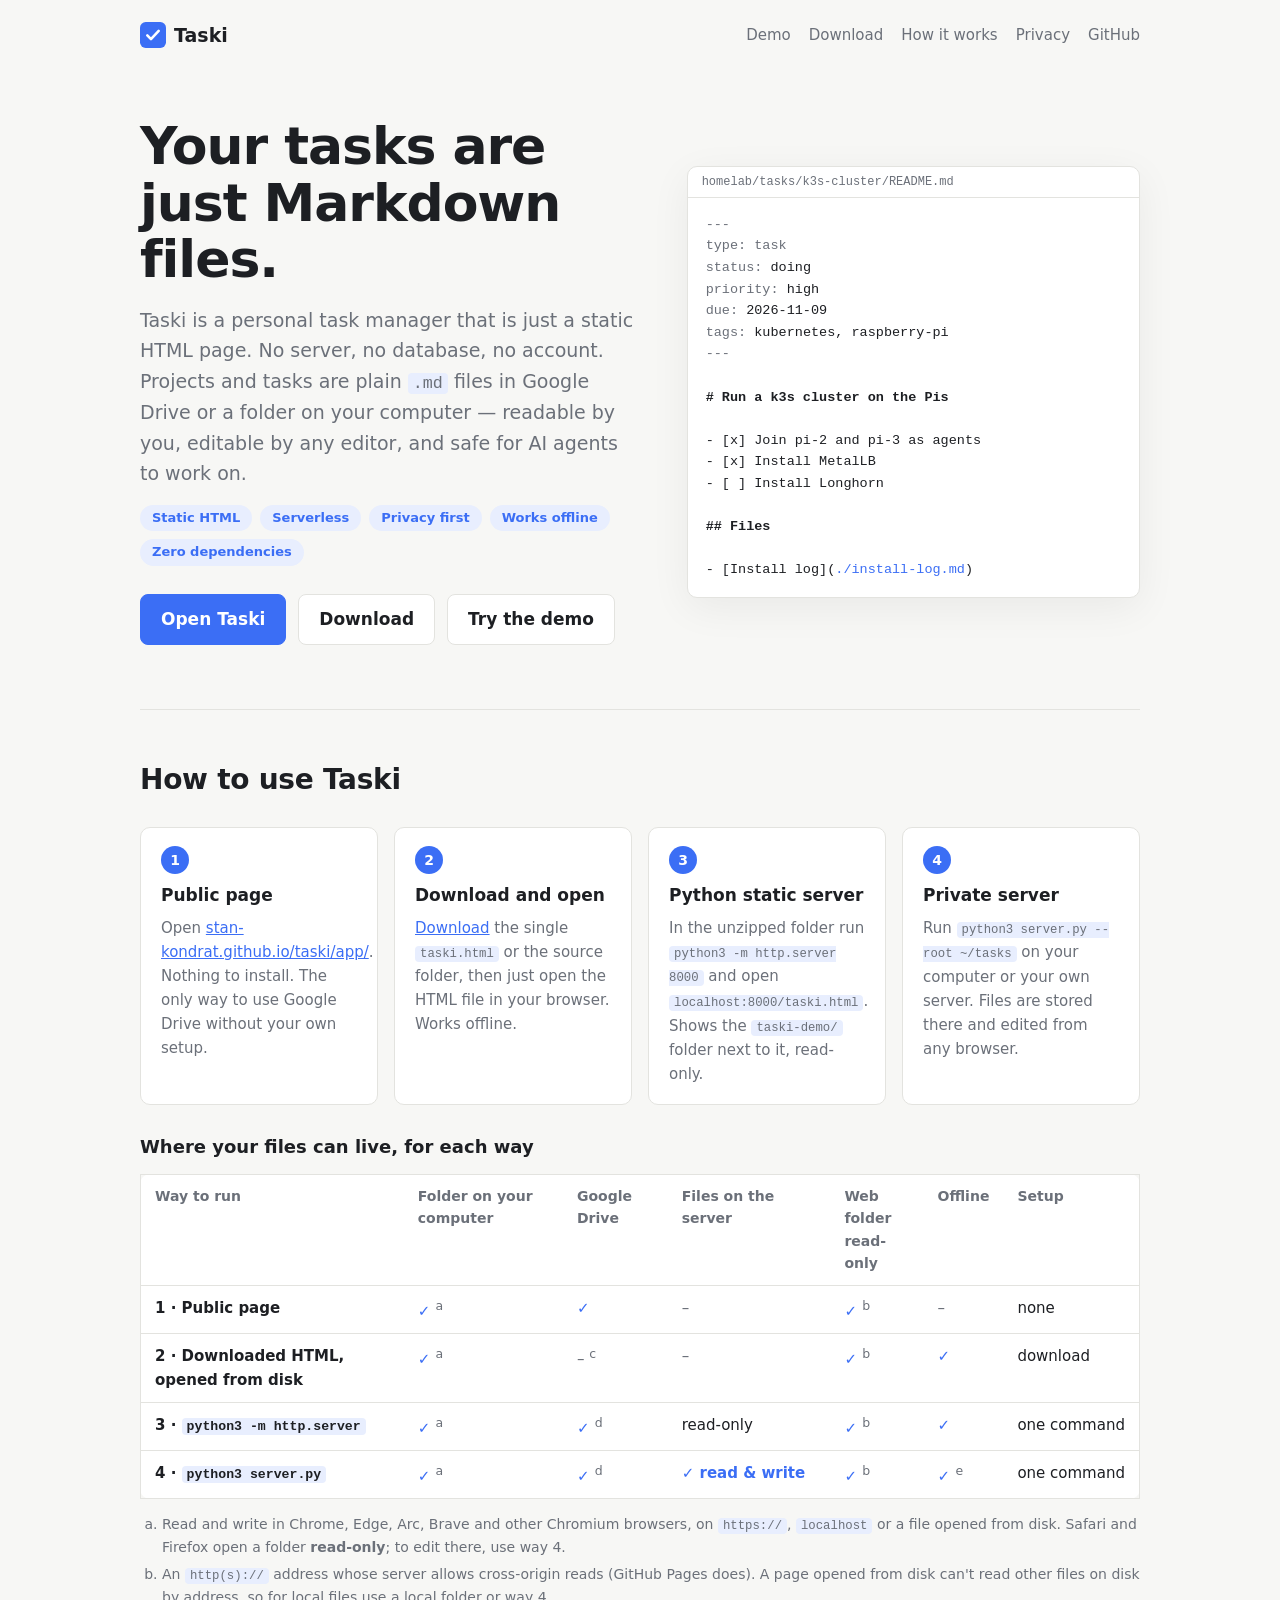
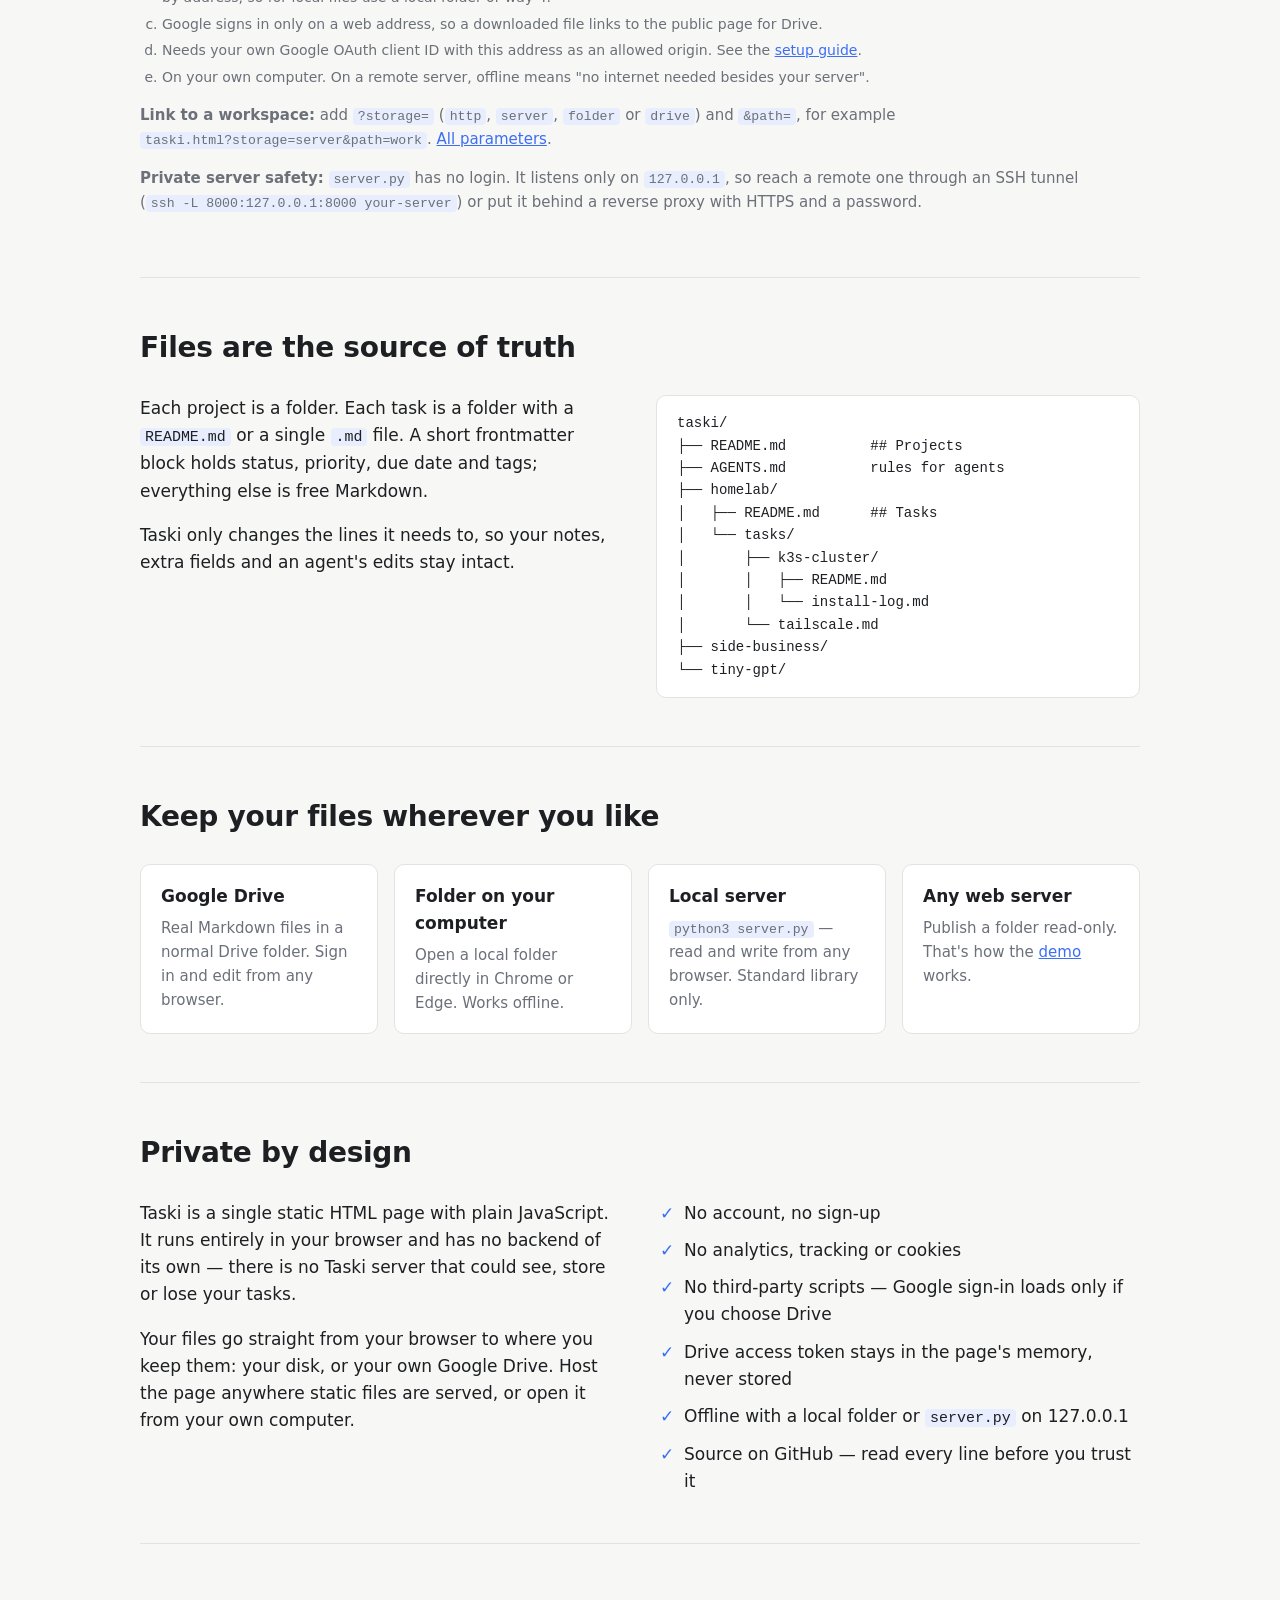
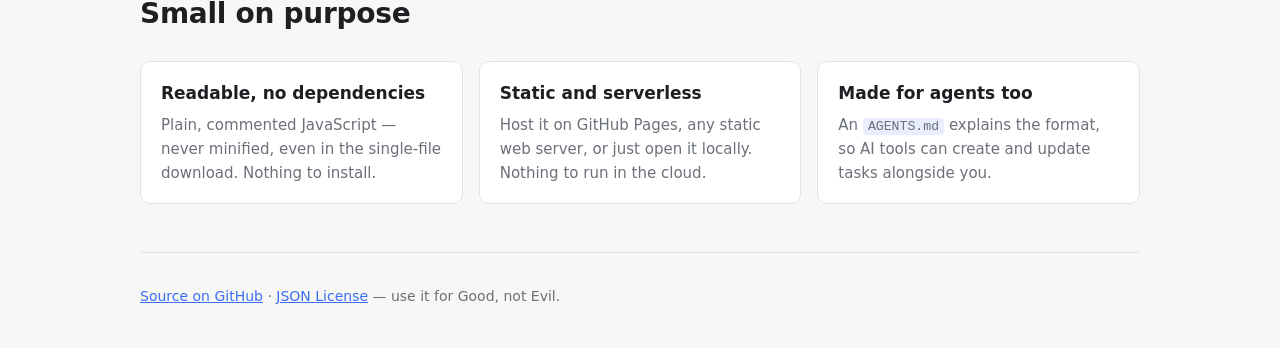
==== landing/index.html @ 0b7c60fc "init" ====
<!doctype html>
<html lang="en">
<head>
  <meta charset="utf-8">
  <meta name="viewport" content="width=device-width, initial-scale=1">
  <title>Taski — tasks as Markdown files</title>
  <meta name="description" content="A private, serverless task manager in one static HTML page. Every project and task is a plain Markdown file in Google Drive or a folder on your computer.">
  <link rel="icon" href="data:image/svg+xml,%3Csvg xmlns='http://www.w3.org/2000/svg' viewBox='0 0 32 32'%3E%3Crect width='32' height='32' rx='7' fill='%233b6ef5'/%3E%3Cpath d='M9 16.5l4.5 4.5L23 11' stroke='white' stroke-width='3.2' fill='none' stroke-linecap='round' stroke-linejoin='round'/%3E%3C/svg%3E">
  <link rel="stylesheet" href="site.css">
</head>
<body>
  <div class="wrap">
    <header>
      <a class="brand" href="./">
        <svg width="26" height="26" viewBox="0 0 32 32" aria-hidden="true"><rect width="32" height="32" rx="7" fill="#3b6ef5"/><path d="M9 16.5l4.5 4.5L23 11" stroke="#fff" stroke-width="3.2" fill="none" stroke-linecap="round" stroke-linejoin="round"/></svg>
        Taski
      </a>
      <nav>
        <a href="demo/">Demo</a>
        <a href="releases/">Download</a>
        <a class="hide-sm" href="#how">How it works</a>
        <a class="hide-sm" href="#privacy">Privacy</a>
        <a href="https://github.com/stan-kondrat/taski">GitHub</a>
      </nav>
    </header>

    <div class="hero">
      <div>
        <h1>Your tasks are just Markdown files.</h1>
        <p class="lede">Taski is a personal task manager that is just a static HTML page. No server, no database, no account. Projects and tasks are plain <code>.md</code> files in Google Drive or a folder on your computer — readable by you, editable by any editor, and safe for AI agents to work on.</p>
        <ul class="badges" aria-label="Highlights">
          <li>Static HTML</li><li>Serverless</li><li>Privacy first</li><li>Works offline</li><li>Zero dependencies</li>
        </ul>
        <div class="cta">
          <a class="btn primary" href="app/">Open Taski</a>
          <a class="btn" href="releases/">Download</a>
          <a class="btn" href="demo/">Try the demo</a>
        </div>
      </div>
      <div class="file" aria-label="Example task file">
        <div class="bar">homelab/tasks/k3s-cluster/README.md</div>
<pre><span class="k">---
type: task
status:</span> doing
<span class="k">priority:</span> high
<span class="k">due:</span> 2026-11-09
<span class="k">tags:</span> kubernetes, raspberry-pi
<span class="k">---</span>

<span class="h"># Run a k3s cluster on the Pis</span>

- [x] Join pi-2 and pi-3 as agents
- [x] Install MetalLB
- [ ] Install Longhorn

<span class="h">## Files</span>

- [Install log](<span class="c">./install-log.md</span>)</pre>
      </div>
    </div>

    <section id="use">
      <h2>How to use Taski</h2>
      <div class="ways">
        <div class="way">
          <span class="way-n">1</span>
          <h3>Public page</h3>
          <p>Open <a href="app/">stan-kondrat.github.io/taski/app/</a>. Nothing to install. The only way to use Google Drive without your own setup.</p>
        </div>
        <div class="way">
          <span class="way-n">2</span>
          <h3>Download and open</h3>
          <p><a href="releases/">Download</a> the single <code>taski.html</code> or the source folder, then just open the HTML file in your browser. Works offline.</p>
        </div>
        <div class="way">
          <span class="way-n">3</span>
          <h3>Python static server</h3>
          <p>In the unzipped folder run <code>python3 -m http.server 8000</code> and open <code>localhost:8000/taski.html</code>. Shows the <code>taski-demo/</code> folder next to it, read-only.</p>
        </div>
        <div class="way">
          <span class="way-n">4</span>
          <h3>Private server</h3>
          <p>Run <code>python3 server.py --root ~/tasks</code> on your computer or your own server. Files are stored there and edited from any browser.</p>
        </div>
      </div>

      <h3 class="sub">Where your files can live, for each way</h3>
      <div class="table-wrap">
        <table class="support matrix">
          <thead>
            <tr>
              <th>Way to run</th>
              <th>Folder on your computer</th>
              <th>Google Drive</th>
              <th>Files on the server</th>
              <th>Web folder<br><span class="no">read-only</span></th>
              <th>Offline</th>
              <th>Setup</th>
            </tr>
          </thead>
          <tbody>
            <tr>
              <th>1 · Public page</th>
              <td class="yes">✓ <sup>a</sup></td>
              <td class="yes">✓</td>
              <td class="no">–</td>
              <td class="yes">✓ <sup>b</sup></td>
              <td class="no">–</td>
              <td>none</td>
            </tr>
            <tr>
              <th>2 · Downloaded HTML, opened from disk</th>
              <td class="yes">✓ <sup>a</sup></td>
              <td class="no">– <sup>c</sup></td>
              <td class="no">–</td>
              <td class="yes">✓ <sup>b</sup></td>
              <td class="yes">✓</td>
              <td>download</td>
            </tr>
            <tr>
              <th>3 · <code>python3 -m http.server</code></th>
              <td class="yes">✓ <sup>a</sup></td>
              <td class="yes">✓ <sup>d</sup></td>
              <td>read-only</td>
              <td class="yes">✓ <sup>b</sup></td>
              <td class="yes">✓</td>
              <td>one command</td>
            </tr>
            <tr>
              <th>4 · <code>python3 server.py</code></th>
              <td class="yes">✓ <sup>a</sup></td>
              <td class="yes">✓ <sup>d</sup></td>
              <td class="yes">✓ read &amp; write</td>
              <td class="yes">✓ <sup>b</sup></td>
              <td class="yes">✓ <sup>e</sup></td>
              <td>one command</td>
            </tr>
          </tbody>
        </table>
      </div>
      <ol class="footnotes" type="a">
        <li>Read and write in Chrome, Edge, Arc, Brave and other Chromium browsers, on <code>https://</code>, <code>localhost</code> or a file opened from disk. Safari and Firefox open a folder <strong>read-only</strong>; to edit there, use way 4.</li>
        <li>An <code>http(s)://</code> address whose server allows cross-origin reads (GitHub Pages does). A page opened from disk can't read other files on disk by address, so for local files use a local folder or way 4.</li>
        <li>Google signs in only on a web address, so a downloaded file links to the public page for Drive.</li>
        <li>Needs your own Google OAuth client ID with this address as an allowed origin. See the <a href="https://github.com/stan-kondrat/taski#google-drive-setup">setup guide</a>.</li>
        <li>On your own computer. On a remote server, offline means "no internet needed besides your server".</li>
      </ol>
      <p class="note"><strong>Link to a workspace:</strong> add <code>?storage=</code> (<code>http</code>, <code>server</code>, <code>folder</code> or <code>drive</code>) and <code>&amp;path=</code>, for example <code>taski.html?storage=server&amp;path=work</code>. <a href="https://github.com/stan-kondrat/taski#url-parameters">All parameters</a>.</p>
      <p class="note"><strong>Private server safety:</strong> <code>server.py</code> has no login. It listens only on <code>127.0.0.1</code>, so reach a remote one through an SSH tunnel (<code>ssh -L 8000:127.0.0.1:8000 your-server</code>) or put it behind a reverse proxy with HTTPS and a password.</p>
    </section>

    <section id="how">
      <h2>Files are the source of truth</h2>
      <div class="two">
        <div>
          <p>Each project is a folder. Each task is a folder with a <code>README.md</code> or a single <code>.md</code> file. A short frontmatter block holds status, priority, due date and tags; everything else is free Markdown.</p>
          <p>Taski only changes the lines it needs to, so your notes, extra fields and an agent's edits stay intact.</p>
        </div>
<pre class="tree">taski/
├── README.md          ## Projects
├── AGENTS.md          rules for agents
├── homelab/
│   ├── README.md      ## Tasks
│   └── tasks/
│       ├── k3s-cluster/
│       │   ├── README.md
│       │   └── install-log.md
│       └── tailscale.md
├── side-business/
└── tiny-gpt/</pre>
      </div>
    </section>

    <section>
      <h2>Keep your files wherever you like</h2>
      <div class="grid">
        <div class="card"><h3>Google Drive</h3><p>Real Markdown files in a normal Drive folder. Sign in and edit from any browser.</p></div>
        <div class="card"><h3>Folder on your computer</h3><p>Open a local folder directly in Chrome or Edge. Works offline.</p></div>
        <div class="card"><h3>Local server</h3><p><code>python3 server.py</code> — read and write from any browser. Standard library only.</p></div>
        <div class="card"><h3>Any web server</h3><p>Publish a folder read-only. That's how the <a href="demo/">demo</a> works.</p></div>
      </div>
    </section>

    <section id="privacy">
      <h2>Private by design</h2>
      <div class="two">
        <div>
          <p>Taski is a single static HTML page with plain JavaScript. It runs entirely in your browser and has no backend of its own — there is no Taski server that could see, store or lose your tasks.</p>
          <p>Your files go straight from your browser to where you keep them: your disk, or your own Google Drive. Host the page anywhere static files are served, or open it from your own computer.</p>
        </div>
        <ul class="checks">
          <li>No account, no sign-up</li>
          <li>No analytics, tracking or cookies</li>
          <li>No third-party scripts — Google sign-in loads only if you choose Drive</li>
          <li>Drive access token stays in the page's memory, never stored</li>
          <li>Offline with a local folder or <code>server.py</code> on 127.0.0.1</li>
          <li>Source on GitHub — read every line before you trust it</li>
        </ul>
      </div>
    </section>

    <section>
      <h2>Small on purpose</h2>
      <div class="grid">
        <div class="card"><h3>Readable, no dependencies</h3><p>Plain, commented JavaScript — never minified, even in the single-file download. Nothing to install.</p></div>
        <div class="card"><h3>Static and serverless</h3><p>Host it on GitHub Pages, any static web server, or just open it locally. Nothing to run in the cloud.</p></div>
        <div class="card"><h3>Made for agents too</h3><p>An <code>AGENTS.md</code> explains the format, so AI tools can create and update tasks alongside you.</p></div>
      </div>
    </section>

    <footer>
      <a href="https://github.com/stan-kondrat/taski">Source on GitHub</a> · <a href="https://github.com/stan-kondrat/taski/blob/main/LICENSE">JSON License</a> — use it for Good, not Evil.
    </footer>
  </div>
</body>
</html>
---- landing/site.css ----
/* Shared styles for the landing and releases pages. */
:root {
  --bg: #f7f7f5; --panel: #fff; --text: #1d1f23; --muted: #6b7079; --line: #e3e3df;
  --accent: #3b6ef5; --accent-soft: #e8eefe;
  --mono: ui-monospace, SFMono-Regular, Menlo, Consolas, monospace;
  color-scheme: light;
}
@media (prefers-color-scheme: dark) {
  :root {
    --bg: #15171a; --panel: #1d2024; --text: #e6e7e9; --muted: #9196a0; --line: #2e3238;
    --accent: #7b9cff; --accent-soft: #232c45; color-scheme: dark;
  }
}
* { box-sizing: border-box; }
body { margin: 0; background: var(--bg); color: var(--text); font: 17px/1.6 system-ui, -apple-system, "Segoe UI", Roboto, sans-serif; }
a { color: var(--accent); }
.wrap { max-width: 1040px; margin: 0 auto; padding: 0 20px; }
header { display: flex; align-items: center; gap: 16px; padding: 20px 0; }
header .brand { font-weight: 700; font-size: 19px; color: var(--text); text-decoration: none; display: flex; gap: 8px; align-items: center; }
header nav { margin-left: auto; display: flex; gap: 18px; font-size: 15px; }
header nav a { color: var(--muted); text-decoration: none; }
header nav a:hover { color: var(--text); }

.hero { display: grid; grid-template-columns: 1.1fr 1fr; gap: 48px; align-items: center; padding: 48px 0 64px; }
h1 { font-size: clamp(34px, 5vw, 52px); line-height: 1.08; margin: 0 0 18px; letter-spacing: -0.02em; }
.lede { font-size: 19px; color: var(--muted); margin: 0 0 28px; max-width: 34em; }
.cta { display: flex; gap: 12px; flex-wrap: wrap; }
.badges { list-style: none; padding: 0; margin: -12px 0 28px; display: flex; flex-wrap: wrap; gap: 8px; }
.badges li { font-size: 13px; font-weight: 600; padding: 3px 12px; border-radius: 99px; background: var(--accent-soft); color: var(--accent); }
.checks { list-style: none; padding: 0; margin: 0; display: grid; gap: 10px; }
.checks li { padding-left: 28px; position: relative; }
.checks li::before { content: "✓"; position: absolute; left: 4px; color: var(--accent); font-weight: 700; }
.btn { display: inline-block; padding: 11px 20px; border-radius: 8px; font-weight: 600; text-decoration: none; border: 1px solid var(--line); color: var(--text); background: var(--panel); }
.btn.primary { background: var(--accent); border-color: var(--accent); color: #fff; }
.btn:hover { filter: brightness(1.05); }

.file { background: var(--panel); border: 1px solid var(--line); border-radius: 10px; overflow: hidden; box-shadow: 0 10px 40px rgba(0,0,0,.06); }
.file .bar { padding: 8px 14px; border-bottom: 1px solid var(--line); font: 12px var(--mono); color: var(--muted); }
.file pre { margin: 0; padding: 16px 18px; font: 13.5px/1.6 var(--mono); overflow-x: auto; }
.k { color: var(--muted); }
.h { font-weight: 700; }
.c { color: var(--accent); }

section { padding: 48px 0; border-top: 1px solid var(--line); }
h2 { font-size: 28px; margin: 0 0 24px; letter-spacing: -0.01em; }
.grid { display: grid; grid-template-columns: repeat(auto-fit, minmax(220px, 1fr)); gap: 16px; }
.card { background: var(--panel); border: 1px solid var(--line); border-radius: 10px; padding: 18px 20px; }
.card h3 { margin: 0 0 6px; font-size: 17px; }
.card p { margin: 0; color: var(--muted); font-size: 15px; }
code { font-family: var(--mono); font-size: 0.88em; background: var(--accent-soft); padding: 1px 5px; border-radius: 4px; }
pre.tree { background: var(--panel); border: 1px solid var(--line); border-radius: 10px; padding: 16px 20px; font: 14px/1.6 var(--mono); overflow-x: auto; margin: 0; }
.two { display: grid; grid-template-columns: 1fr 1fr; gap: 32px; align-items: start; }
.two p { margin-top: 0; }
footer { padding: 32px 0 48px; color: var(--muted); font-size: 14px; border-top: 1px solid var(--line); }

@media (max-width: 800px) {
  .hero, .two { grid-template-columns: 1fr; gap: 28px; }
  .hero { padding-top: 24px; }
  header nav .hide-sm { display: none; }
}

/* ---- downloads, steps, tables ---- */
.downloads { display: grid; grid-template-columns: repeat(auto-fit, minmax(260px, 1fr)); gap: 16px; margin-bottom: 12px; }
.download { background: var(--panel); border: 1px solid var(--line); border-radius: 10px; padding: 20px; display: flex; flex-direction: column; gap: 10px; align-items: flex-start; }
.download h3 { margin: 0; font-size: 18px; }
.download p { margin: 0; color: var(--muted); font-size: 15px; }
.download .size { font: 13px var(--mono); color: var(--muted); }
.steps { counter-reset: step; list-style: none; padding: 0; margin: 0; display: grid; gap: 14px; }
.steps li { counter-increment: step; position: relative; padding-left: 44px; min-height: 30px; }
.steps li::before { content: counter(step); position: absolute; left: 0; top: -2px; width: 30px; height: 30px; border-radius: 50%; background: var(--accent-soft); color: var(--accent); font-weight: 700; display: grid; place-items: center; font-size: 15px; }
.steps code, .note code { white-space: nowrap; }
.note { color: var(--muted); font-size: 15px; }
.table-wrap { overflow-x: auto; }
table.support { border-collapse: collapse; width: 100%; min-width: 520px; background: var(--panel); border: 1px solid var(--line); border-radius: 10px; font-size: 15px; }
table.support th, table.support td { padding: 10px 14px; border-top: 1px solid var(--line); text-align: left; vertical-align: top; }
table.support thead th { border-top: 0; color: var(--muted); font-weight: 600; font-size: 14px; }
.yes { color: var(--accent); font-weight: 700; }
.no { color: var(--muted); }
h3.sub { font-size: 18px; margin: 28px 0 12px; }
.version { font: 600 14px var(--mono); color: var(--muted); }
.ways { display: grid; grid-template-columns: repeat(auto-fit, minmax(220px, 1fr)); gap: 16px; }
.way { background: var(--panel); border: 1px solid var(--line); border-radius: 10px; padding: 18px 20px; }
.way h3 { margin: 8px 0 6px; font-size: 17px; }
.way p { margin: 0; color: var(--muted); font-size: 15px; }
.way code { font-size: 0.82em; }
.way-n { display: inline-grid; place-items: center; width: 28px; height: 28px; border-radius: 50%; background: var(--accent); color: #fff; font-weight: 700; font-size: 14px; }
table.matrix { min-width: 760px; }
table.matrix tbody th { font-weight: 600; min-width: 170px; }
table.matrix td { white-space: nowrap; }
table.matrix sup { color: var(--muted); font-weight: 400; }
.footnotes { color: var(--muted); font-size: 14px; padding-left: 22px; margin: 14px 0; }
.footnotes li { margin: 4px 0; }
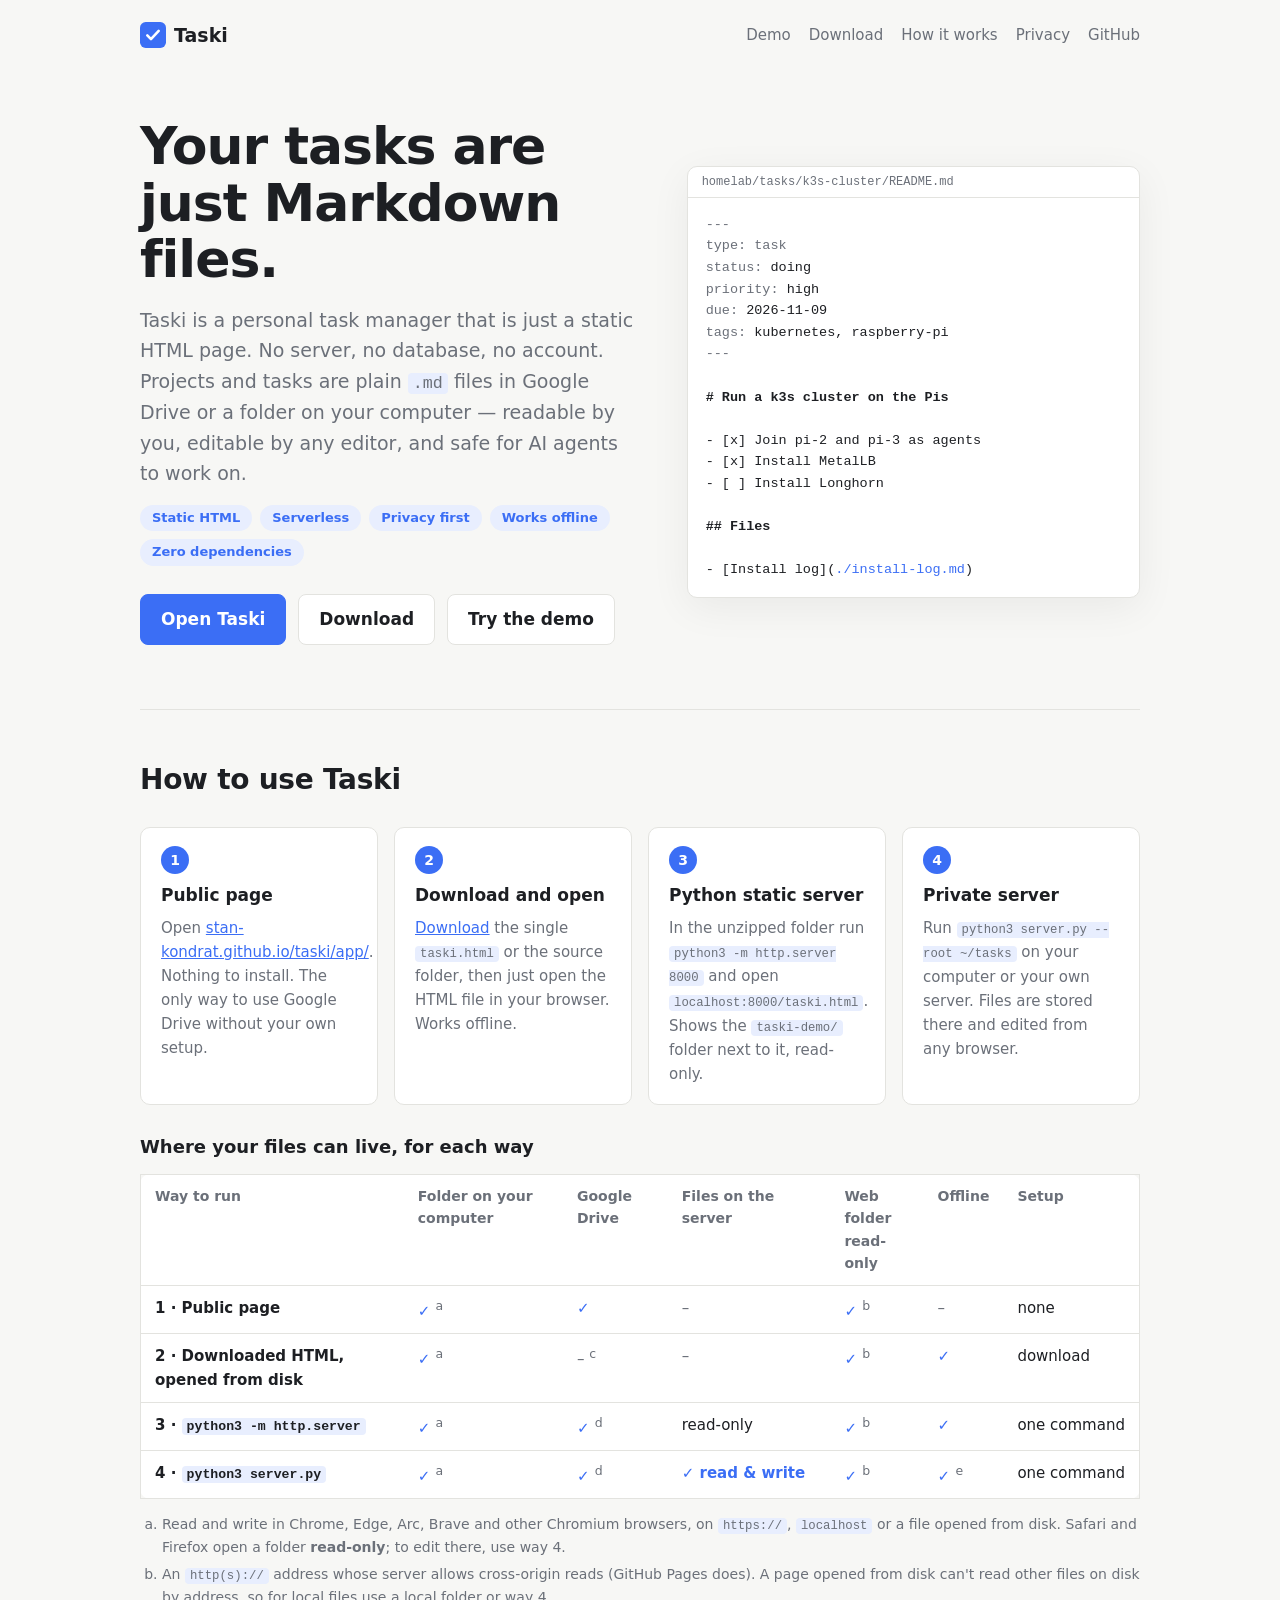
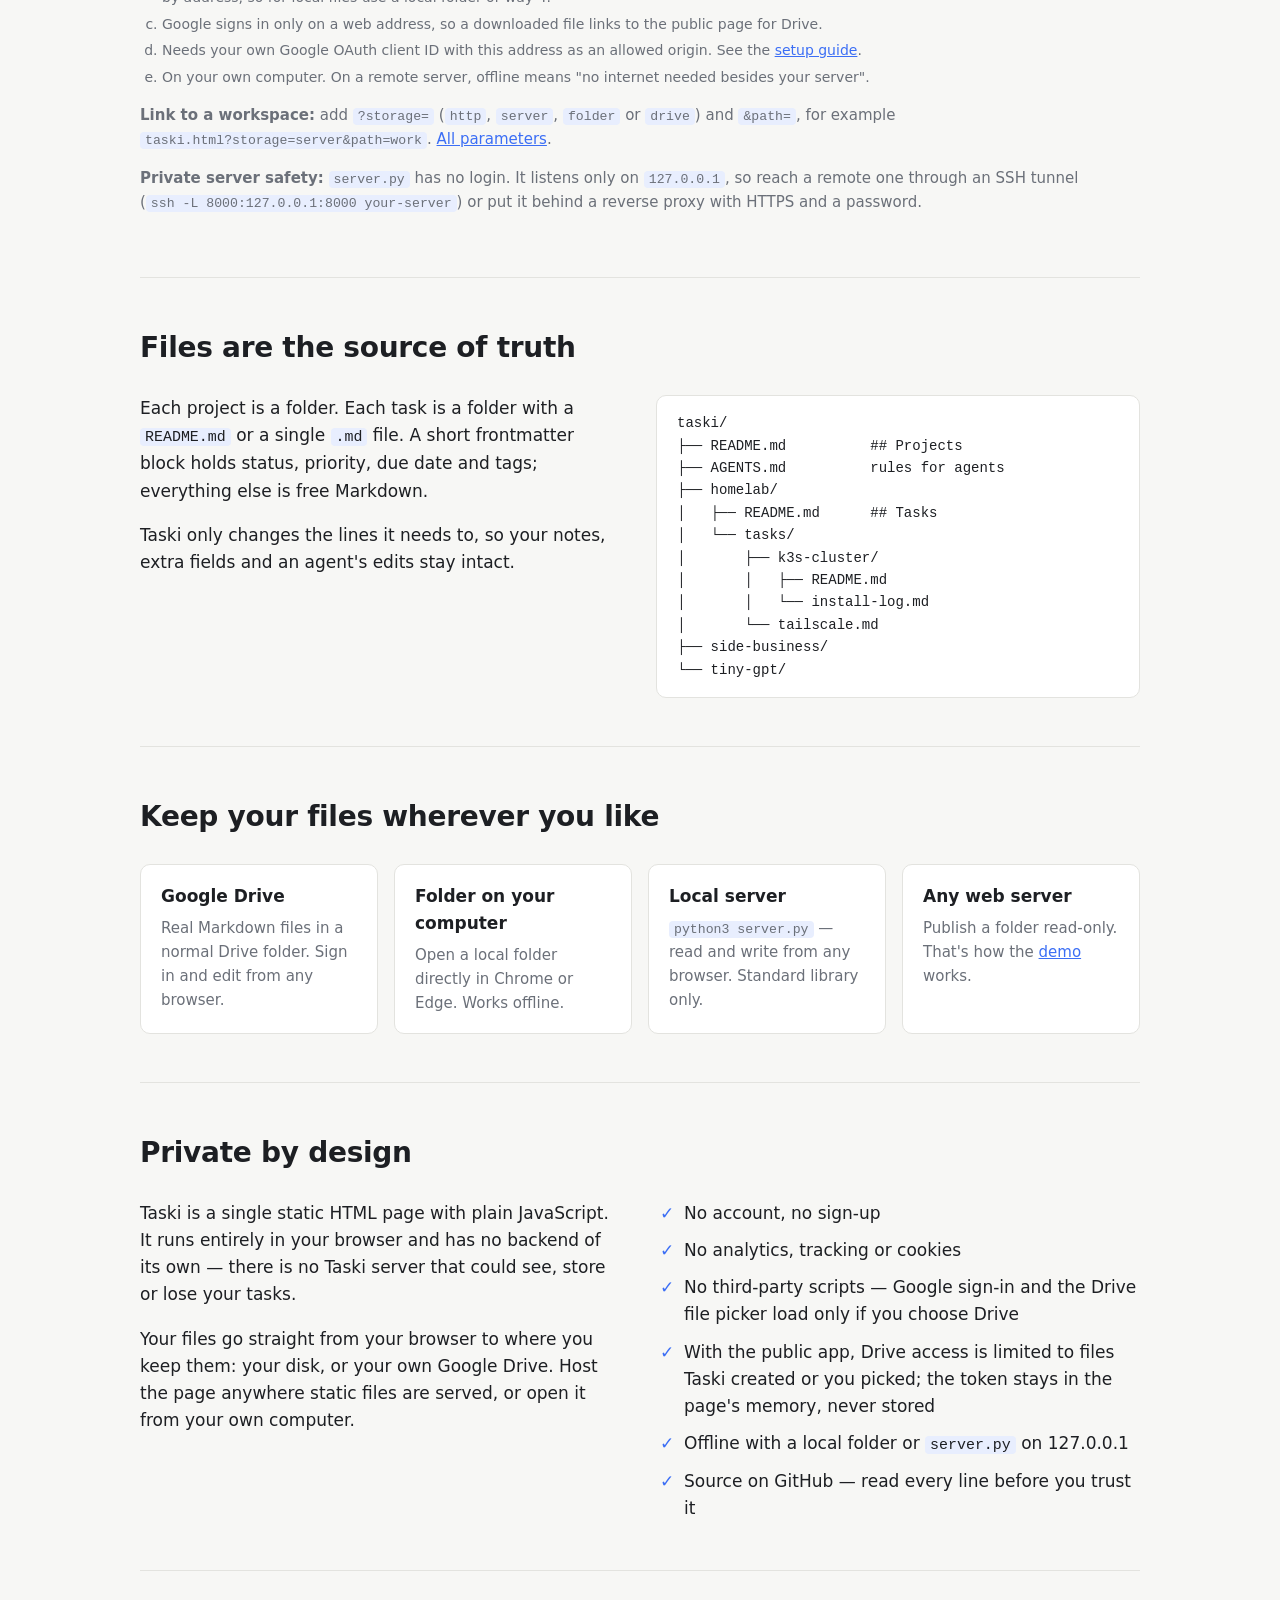
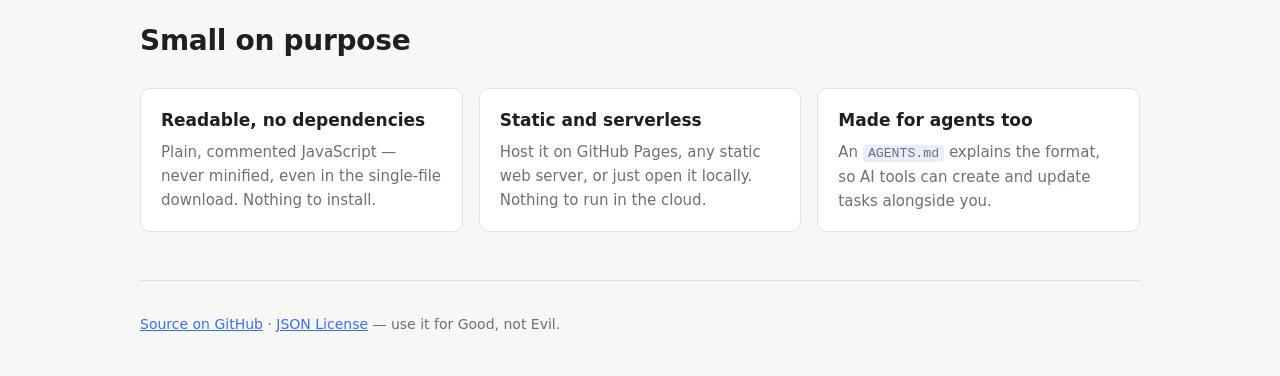
==== commit bb95bd44: "setup google drive ci client id" ====
--- a/landing/index.html
+++ b/landing/index.html
@@ -191,8 +191,8 @@
         <ul class="checks">
           <li>No account, no sign-up</li>
           <li>No analytics, tracking or cookies</li>
-          <li>No third-party scripts — Google sign-in loads only if you choose Drive</li>
-          <li>Drive access token stays in the page's memory, never stored</li>
+          <li>No third-party scripts — Google sign-in and the Drive file picker load only if you choose Drive</li>
+          <li>With the public app, Drive access is limited to files Taski created or you picked; the token stays in the page's memory, never stored</li>
           <li>Offline with a local folder or <code>server.py</code> on 127.0.0.1</li>
           <li>Source on GitHub — read every line before you trust it</li>
         </ul>
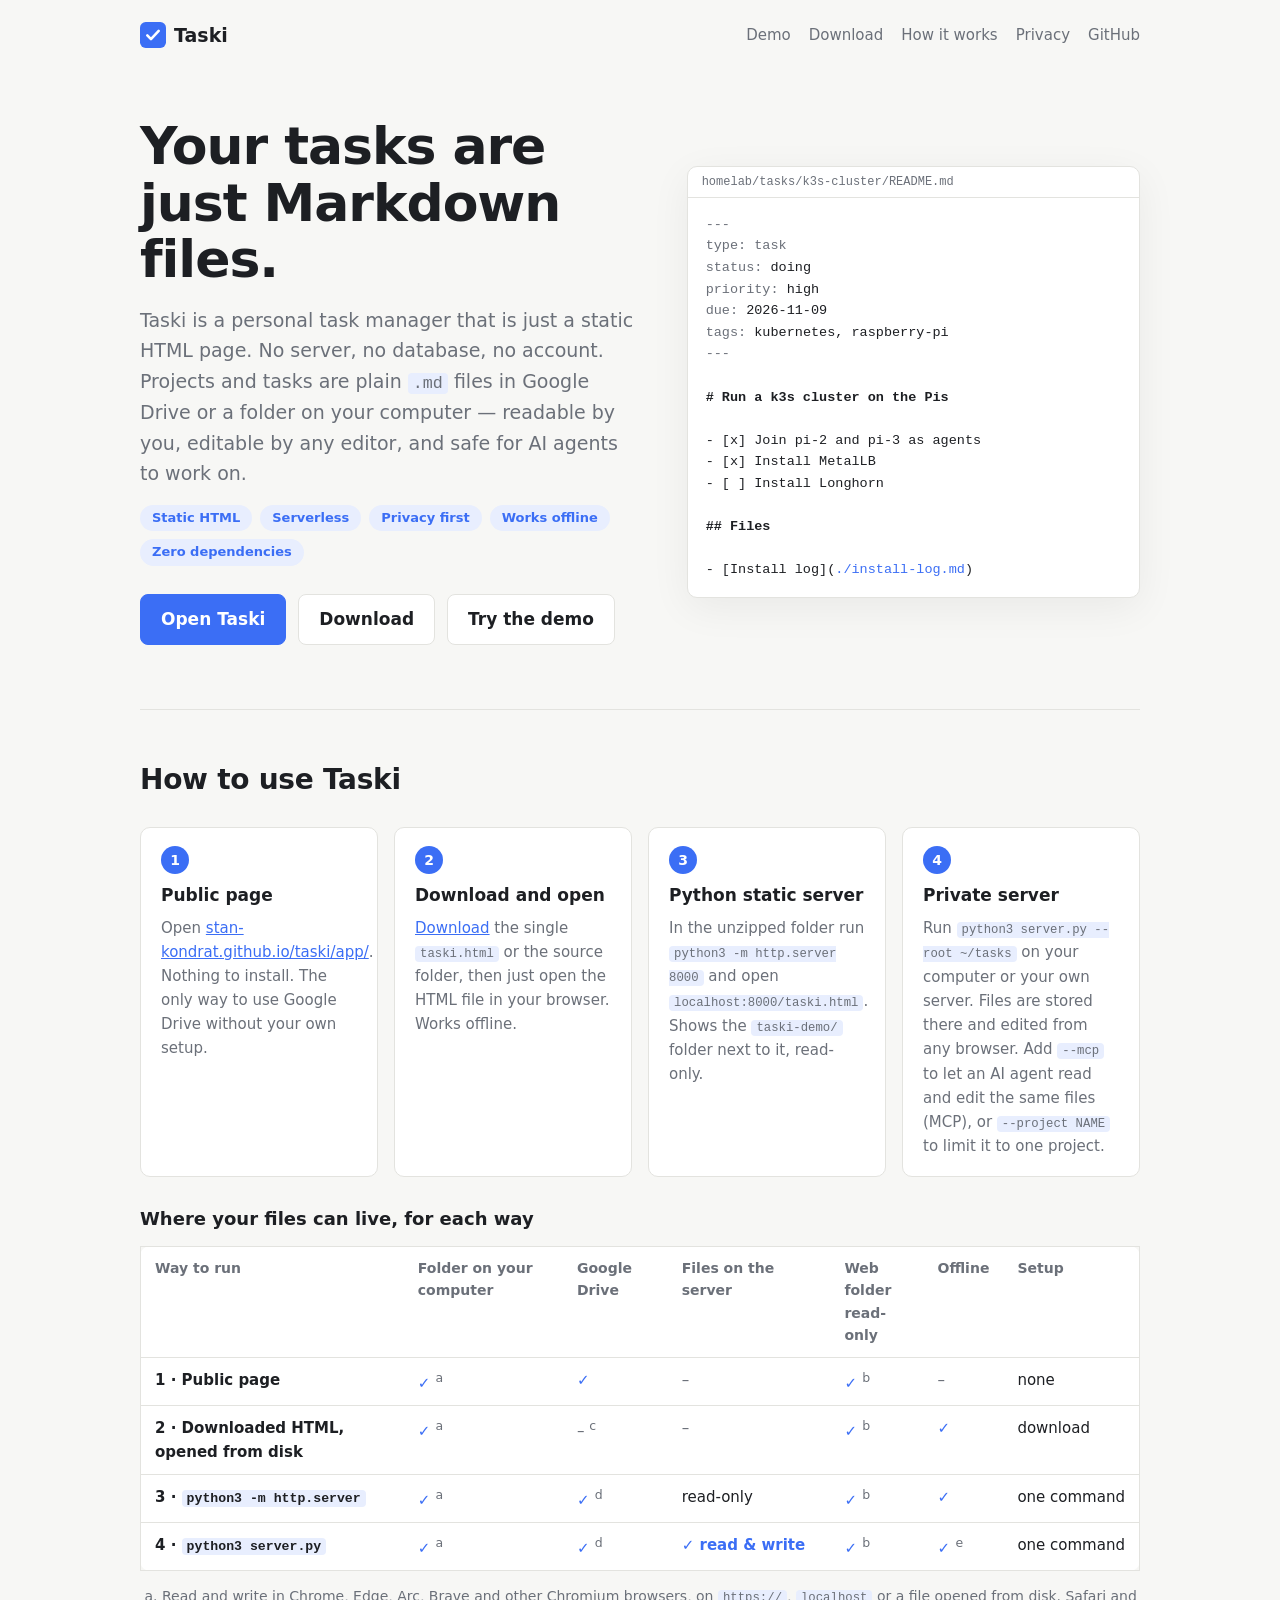
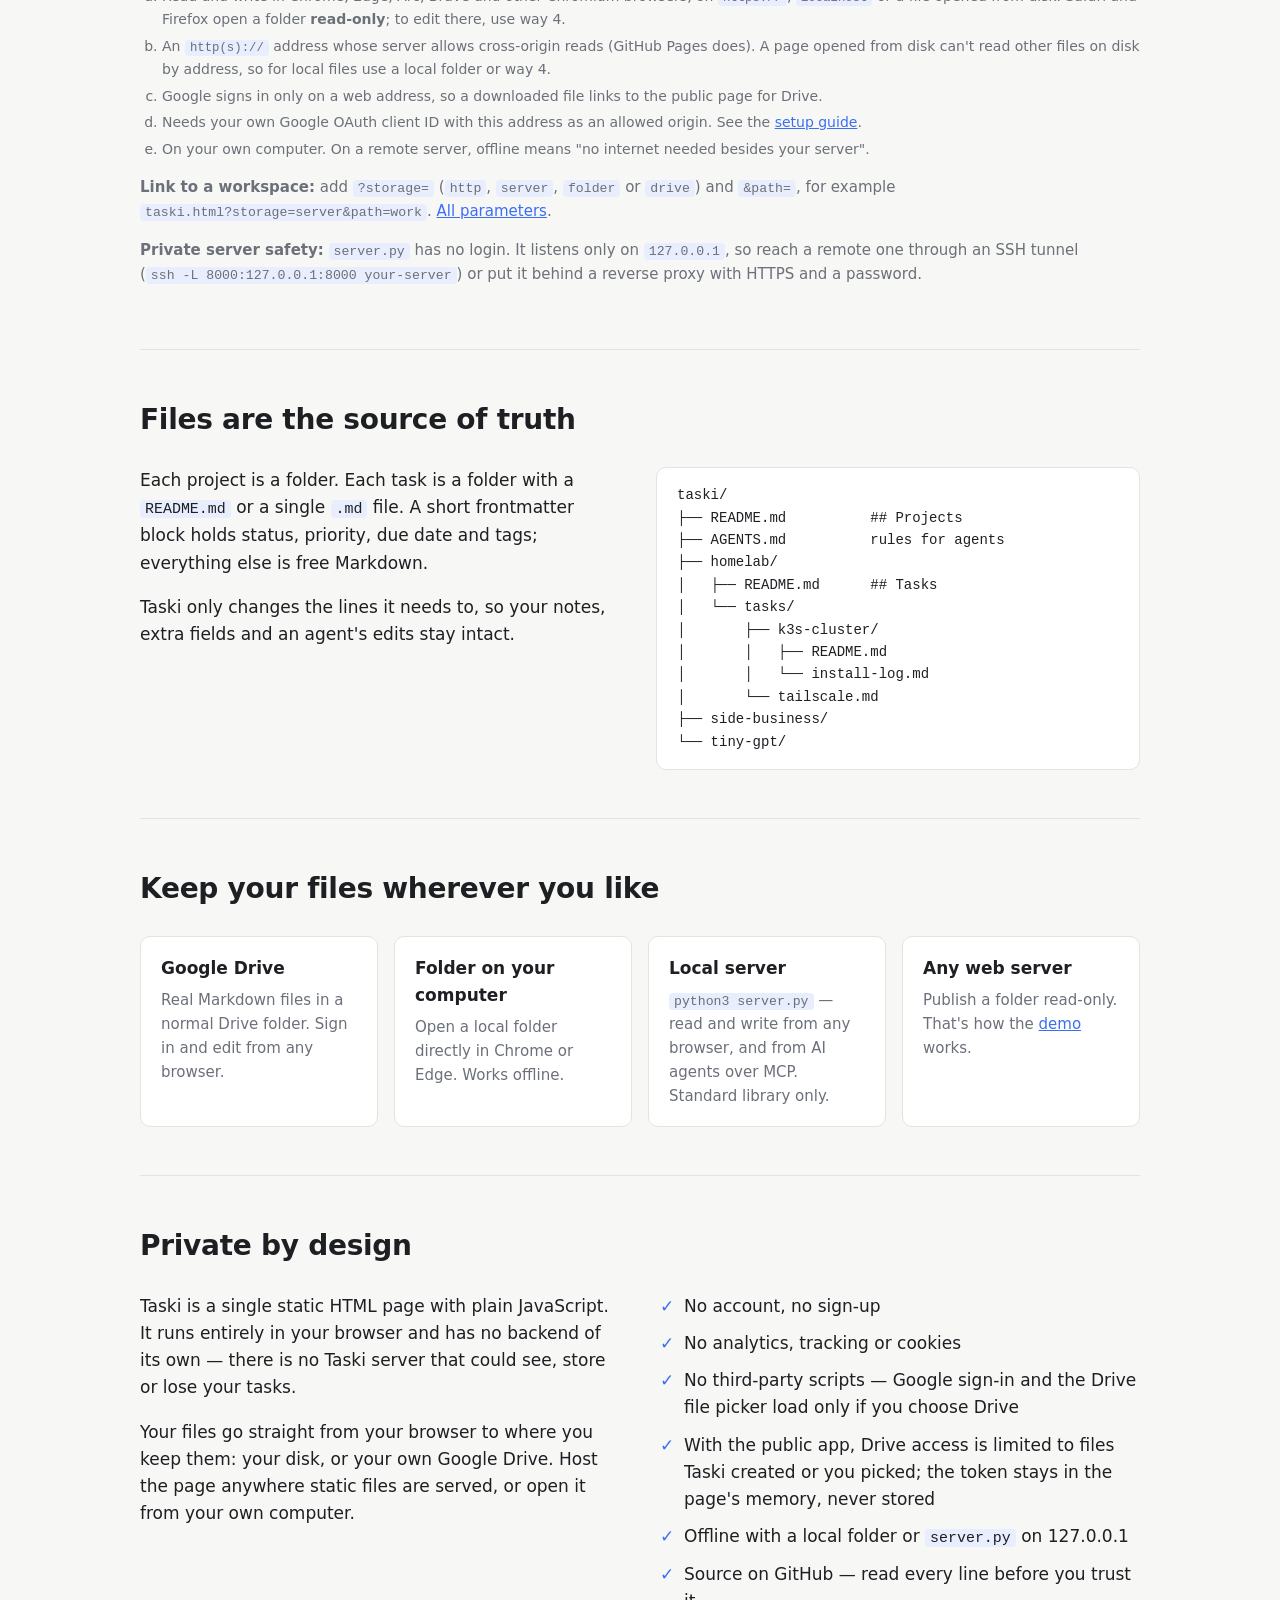
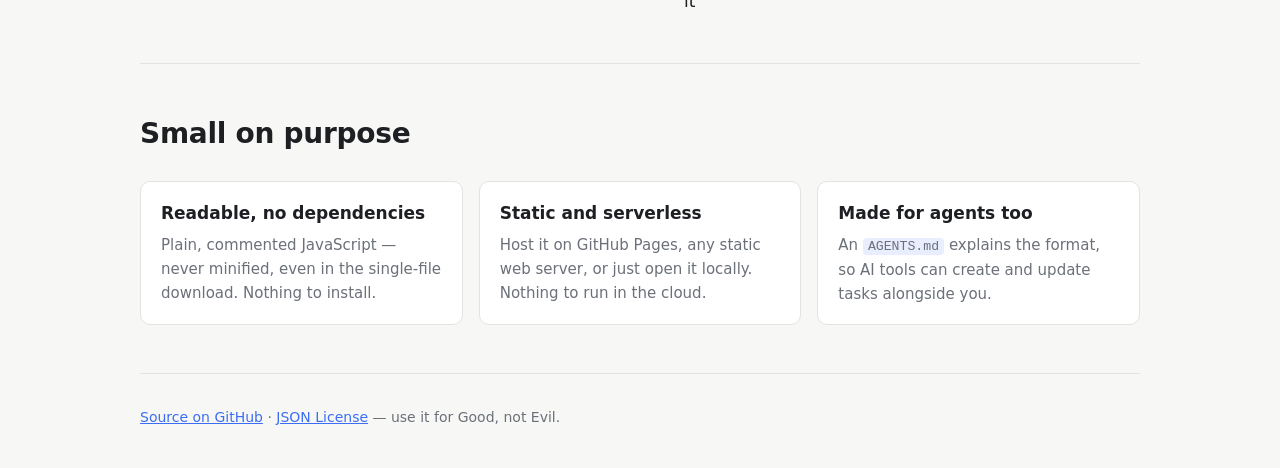
==== commit 52ea1a87: "mcp" ====
--- a/landing/index.html
+++ b/landing/index.html
@@ -80,7 +80,7 @@
         <div class="way">
           <span class="way-n">4</span>
           <h3>Private server</h3>
-          <p>Run <code>python3 server.py --root ~/tasks</code> on your computer or your own server. Files are stored there and edited from any browser.</p>
+          <p>Run <code>python3 server.py --root ~/tasks</code> on your computer or your own server. Files are stored there and edited from any browser. Add <code>--mcp</code> to let an AI agent read and edit the same files (MCP), or <code>--project NAME</code> to limit it to one project.</p>
         </div>
       </div>
 
@@ -176,7 +176,7 @@
       <div class="grid">
         <div class="card"><h3>Google Drive</h3><p>Real Markdown files in a normal Drive folder. Sign in and edit from any browser.</p></div>
         <div class="card"><h3>Folder on your computer</h3><p>Open a local folder directly in Chrome or Edge. Works offline.</p></div>
-        <div class="card"><h3>Local server</h3><p><code>python3 server.py</code> — read and write from any browser. Standard library only.</p></div>
+        <div class="card"><h3>Local server</h3><p><code>python3 server.py</code> — read and write from any browser, and from AI agents over MCP. Standard library only.</p></div>
         <div class="card"><h3>Any web server</h3><p>Publish a folder read-only. That's how the <a href="demo/">demo</a> works.</p></div>
       </div>
     </section>
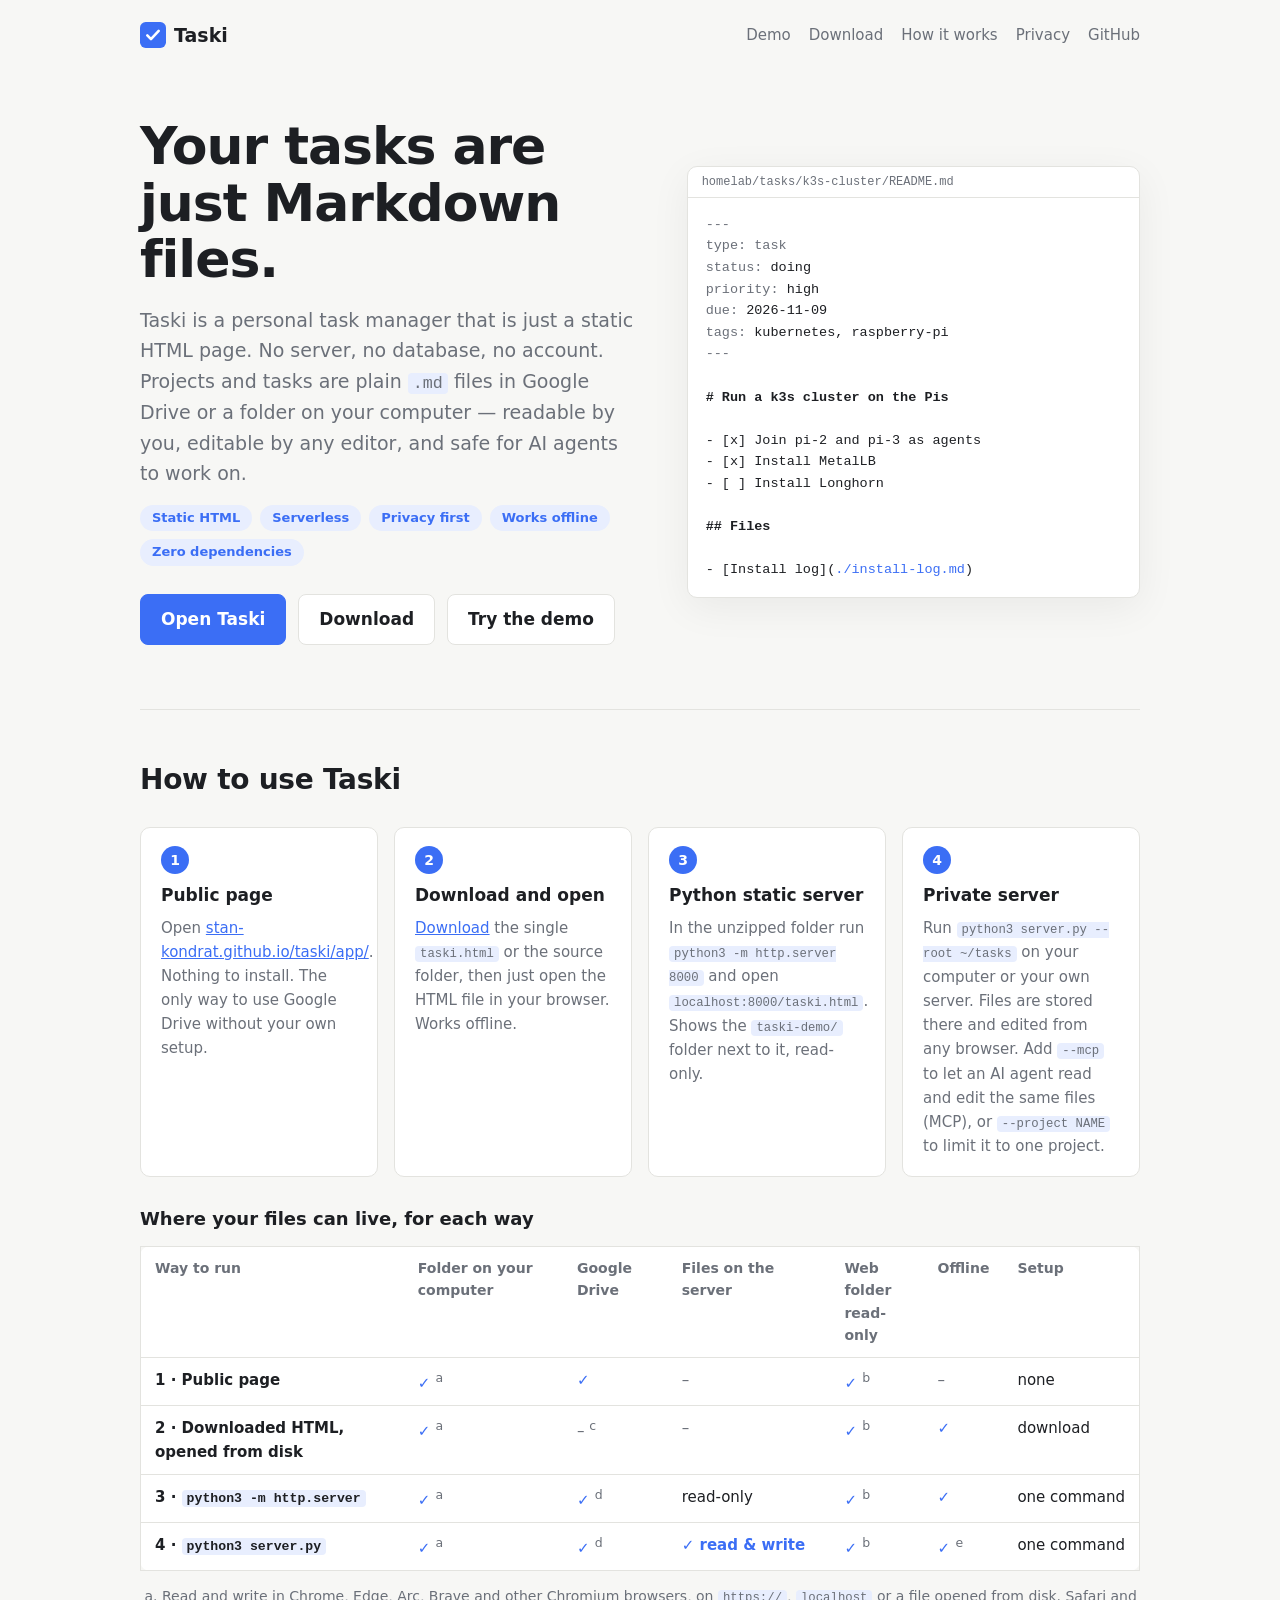
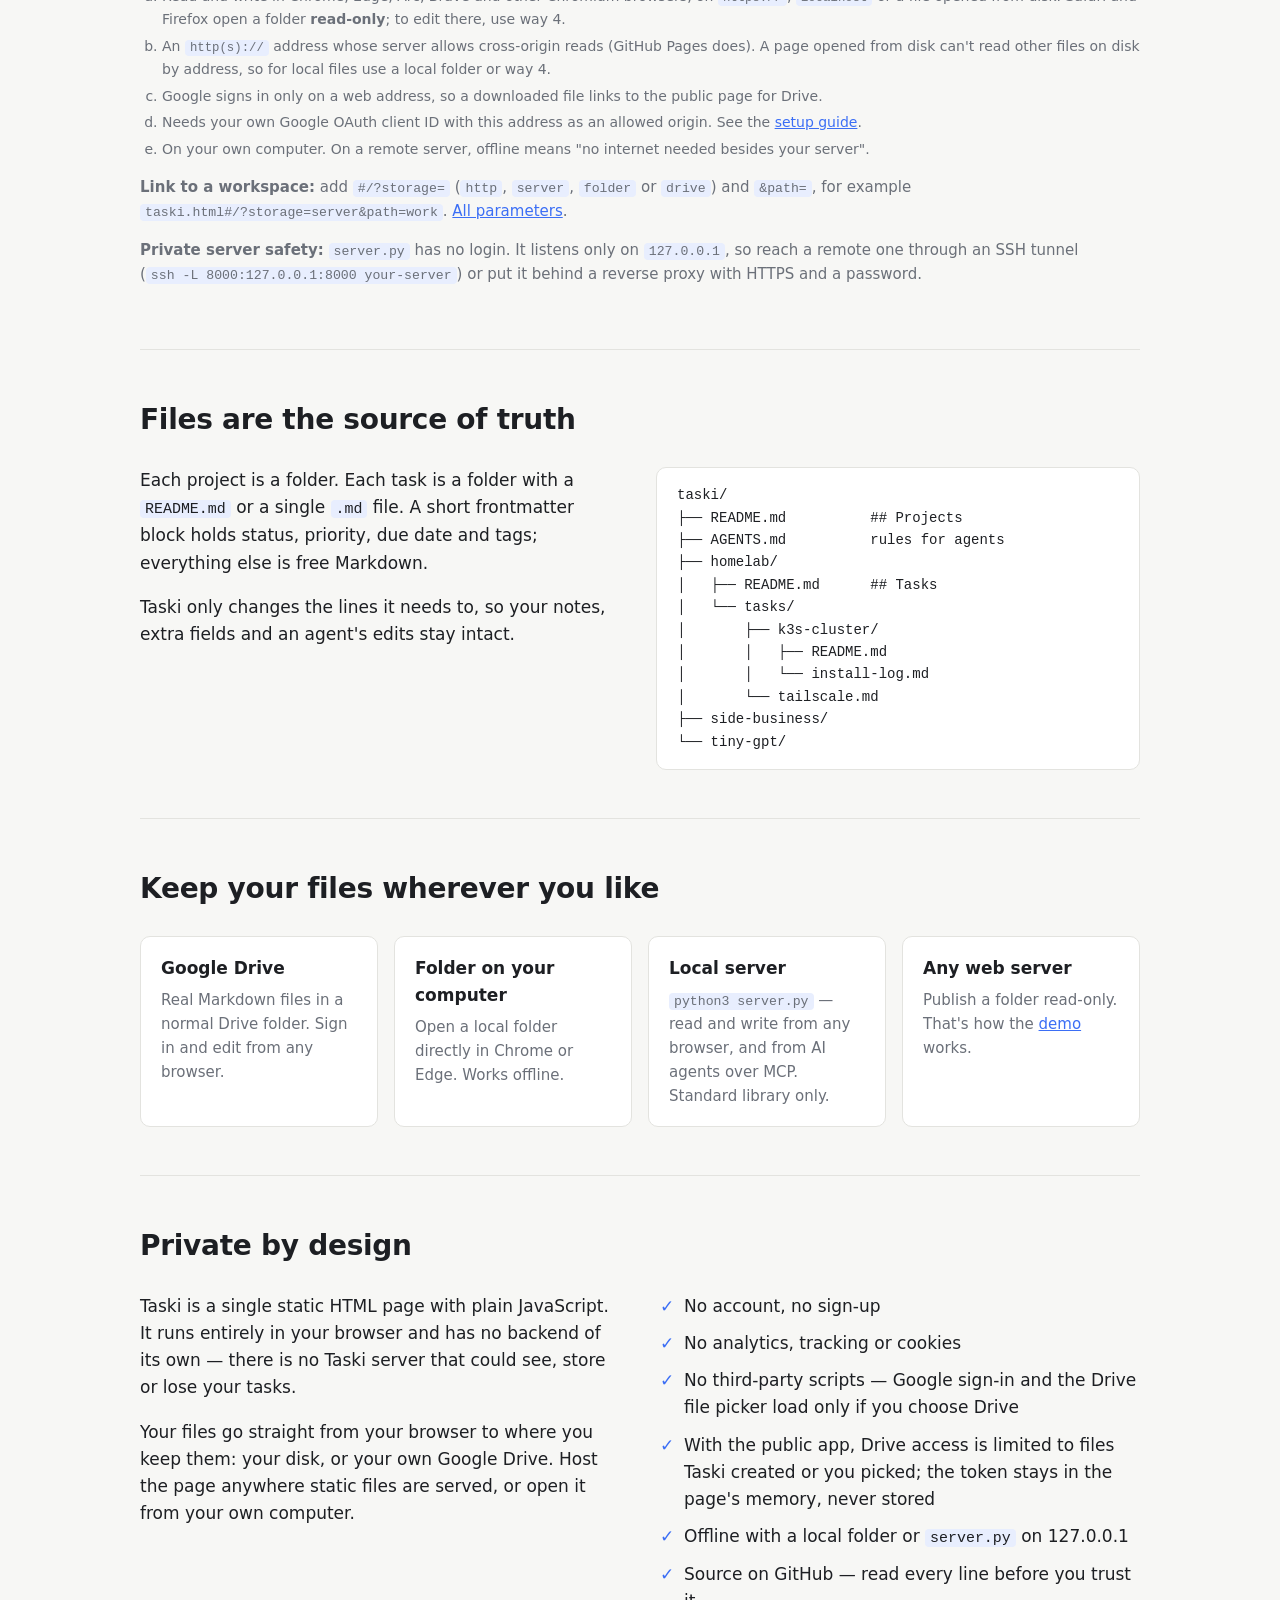
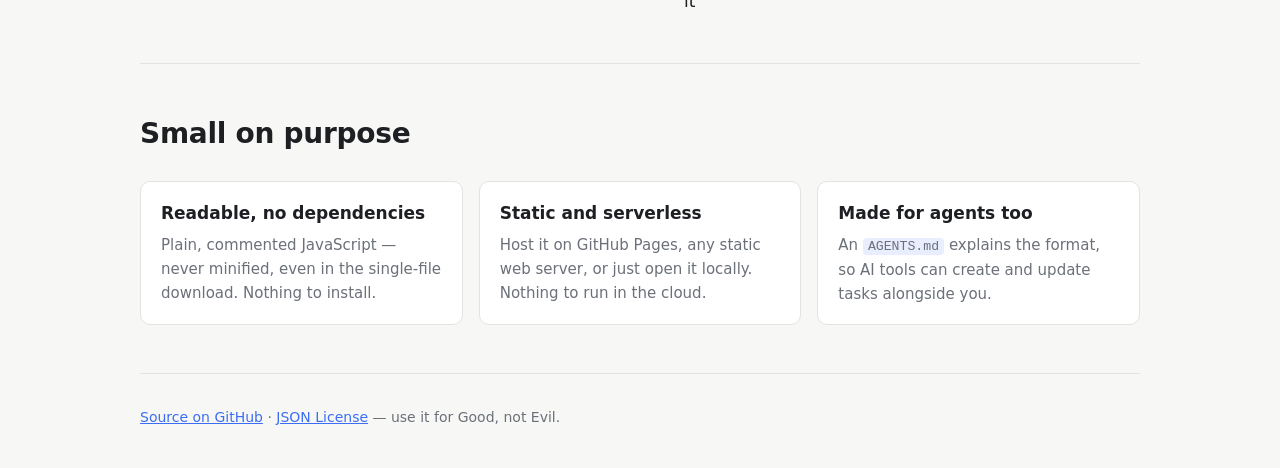
==== commit 024b70db: "hashlink" ====
--- a/landing/index.html
+++ b/landing/index.html
@@ -145,7 +145,7 @@
         <li>Needs your own Google OAuth client ID with this address as an allowed origin. See the <a href="https://github.com/stan-kondrat/taski#google-drive-setup">setup guide</a>.</li>
         <li>On your own computer. On a remote server, offline means "no internet needed besides your server".</li>
       </ol>
-      <p class="note"><strong>Link to a workspace:</strong> add <code>?storage=</code> (<code>http</code>, <code>server</code>, <code>folder</code> or <code>drive</code>) and <code>&amp;path=</code>, for example <code>taski.html?storage=server&amp;path=work</code>. <a href="https://github.com/stan-kondrat/taski#url-parameters">All parameters</a>.</p>
+      <p class="note"><strong>Link to a workspace:</strong> add <code>#/?storage=</code> (<code>http</code>, <code>server</code>, <code>folder</code> or <code>drive</code>) and <code>&amp;path=</code>, for example <code>taski.html#/?storage=server&amp;path=work</code>. <a href="https://github.com/stan-kondrat/taski#url-parameters">All parameters</a>.</p>
       <p class="note"><strong>Private server safety:</strong> <code>server.py</code> has no login. It listens only on <code>127.0.0.1</code>, so reach a remote one through an SSH tunnel (<code>ssh -L 8000:127.0.0.1:8000 your-server</code>) or put it behind a reverse proxy with HTTPS and a password.</p>
     </section>
 
